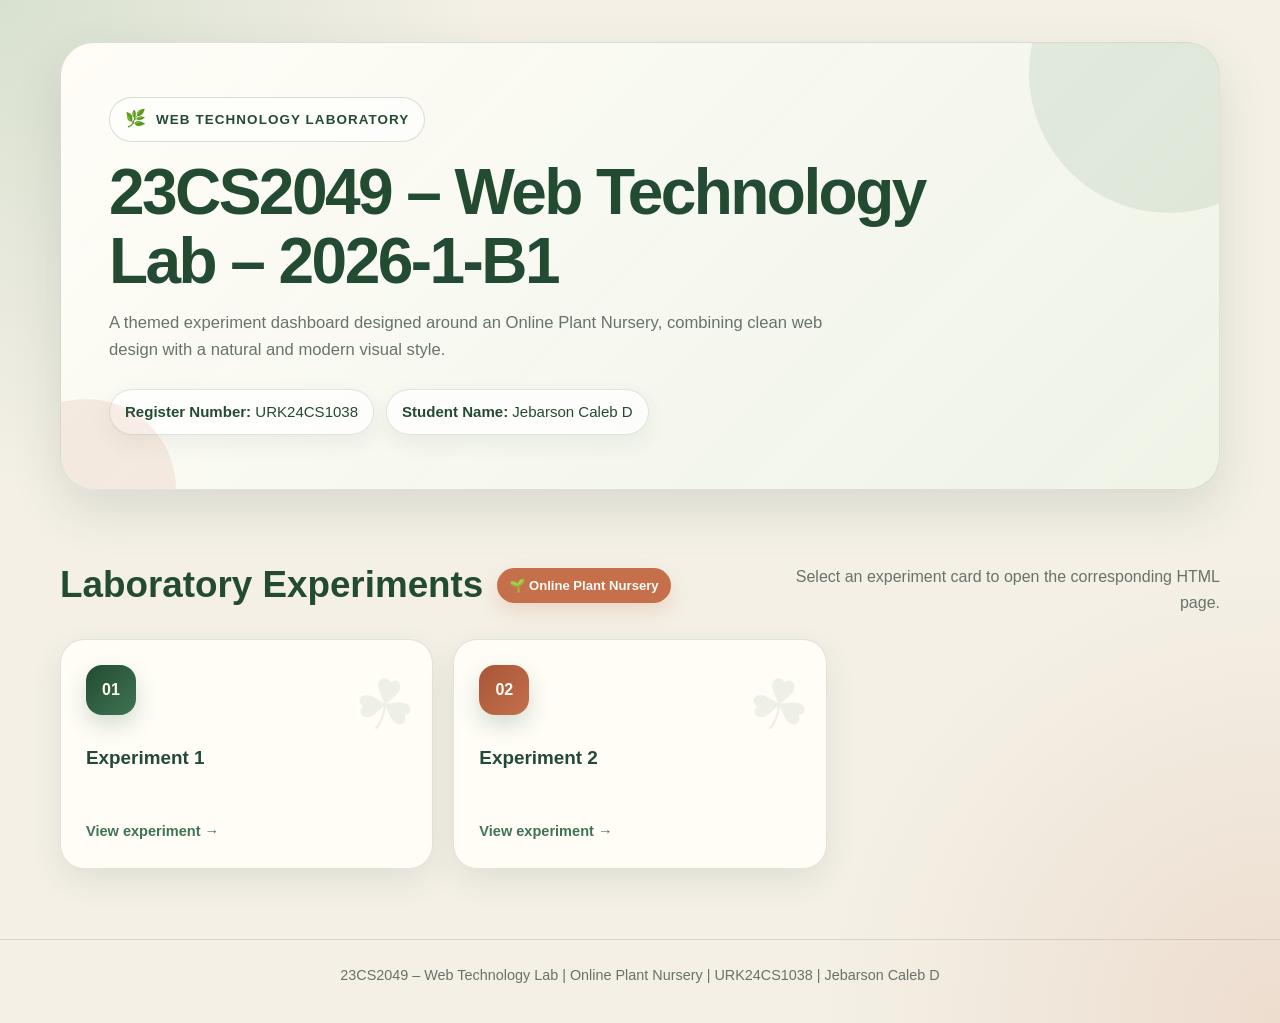
==== index.html @ 11530098 "exp2" ====
<!DOCTYPE html>
<html lang="en">
<head>
  <meta charset="UTF-8">
  <meta name="viewport" content="width=device-width, initial-scale=1.0">
  <meta name="description" content="Online Plant Nursery themed Web Technology Lab dashboard for URK24CS1038">
  <title>Online Plant Nursery | Web Technology Lab</title>

  <style>
    :root {
      --bg: #f4f0e6;
      --surface: #fffdf7;
      --surface-soft: #eef3e7;
      --green-dark: #234b32;
      --green: #3f7452;
      --green-light: #8fb996;
      --terracotta: #c56f4b;
      --gold: #d9b65f;
      --text: #243126;
      --muted: #68736a;
      --border: rgba(35, 75, 50, 0.14);
      --shadow: 0 20px 50px rgba(48, 72, 52, 0.13);
    }

    * {
      box-sizing: border-box;
      margin: 0;
      padding: 0;
    }

    html {
      scroll-behavior: smooth;
    }

    body {
      min-height: 100vh;
      font-family: "Segoe UI", Arial, Helvetica, sans-serif;
      color: var(--text);
      background:
        radial-gradient(circle at top left, rgba(143, 185, 150, 0.28), transparent 30%),
        radial-gradient(circle at bottom right, rgba(197, 111, 75, 0.15), transparent 28%),
        var(--bg);
      line-height: 1.6;
    }

    .container {
      width: min(1160px, 92%);
      margin: 0 auto;
    }

    header {
      padding: 42px 0 24px;
    }

    .hero {
      position: relative;
      overflow: hidden;
      padding: 54px 48px;
      border: 1px solid var(--border);
      border-radius: 34px;
      background:
        linear-gradient(135deg, rgba(255, 253, 247, 0.98), rgba(238, 243, 231, 0.96));
      box-shadow: var(--shadow);
    }

    .hero::before,
    .hero::after {
      content: "";
      position: absolute;
      border-radius: 50%;
      pointer-events: none;
    }

    .hero::before {
      width: 280px;
      height: 280px;
      right: -90px;
      top: -110px;
      background: rgba(63, 116, 82, 0.11);
    }

    .hero::after {
      width: 180px;
      height: 180px;
      left: -65px;
      bottom: -90px;
      background: rgba(197, 111, 75, 0.12);
    }

    .plant-mark {
      display: inline-flex;
      align-items: center;
      gap: 9px;
      margin-bottom: 16px;
      padding: 8px 15px;
      border: 1px solid rgba(63, 116, 82, 0.22);
      border-radius: 999px;
      color: var(--green-dark);
      background: rgba(255, 255, 255, 0.62);
      font-size: 0.84rem;
      font-weight: 800;
      letter-spacing: 0.08em;
      text-transform: uppercase;
    }

    .plant-mark span {
      font-size: 1.05rem;
    }

    h1 {
      max-width: 850px;
      margin-bottom: 14px;
      color: var(--green-dark);
      font-size: clamp(2.1rem, 5vw, 4.2rem);
      line-height: 1.08;
      letter-spacing: -0.04em;
    }

    .hero-subtitle {
      max-width: 730px;
      color: var(--muted);
      font-size: 1.04rem;
    }

    .student-details {
      display: flex;
      flex-wrap: wrap;
      gap: 12px;
      margin-top: 26px;
    }

    .detail-pill {
      padding: 10px 15px;
      border: 1px solid var(--border);
      border-radius: 999px;
      color: var(--green-dark);
      background: rgba(255, 255, 255, 0.72);
      font-size: 0.94rem;
      box-shadow: 0 8px 22px rgba(48, 72, 52, 0.07);
    }

    main {
      padding: 10px 0 70px;
    }

    .section-heading {
      display: flex;
      align-items: end;
      justify-content: space-between;
      gap: 22px;
      margin: 32px 0 24px;
    }

    .heading-group {
      display: flex;
      align-items: center;
      gap: 14px;
      flex-wrap: wrap;
    }

    .section-heading h2 {
      color: var(--green-dark);
      font-size: clamp(1.6rem, 3vw, 2.3rem);
    }

    .theme-badge {
      display: inline-flex;
      align-items: center;
      gap: 7px;
      padding: 7px 12px;
      border-radius: 999px;
      color: #fffdf7;
      background: var(--terracotta);
      font-size: 0.82rem;
      font-weight: 800;
      box-shadow: 0 8px 20px rgba(197, 111, 75, 0.2);
    }

    .section-heading p {
      max-width: 450px;
      color: var(--muted);
      text-align: right;
    }

    .experiment-grid {
      display: grid;
      grid-template-columns: repeat(3, minmax(0, 1fr));
      gap: 20px;
    }

    .experiment-card {
      position: relative;
      overflow: hidden;
      display: flex;
      flex-direction: column;
      min-height: 230px;
      padding: 25px;
      border: 1px solid var(--border);
      border-radius: 24px;
      color: inherit;
      text-decoration: none;
      background: rgba(255, 253, 247, 0.94);
      box-shadow: 0 12px 32px rgba(48, 72, 52, 0.09);
      transition:
        transform 180ms ease,
        box-shadow 180ms ease,
        border-color 180ms ease;
    }

    .experiment-card::after {
      content: "☘";
      position: absolute;
      right: 16px;
      top: 10px;
      color: rgba(63, 116, 82, 0.09);
      font-size: 4.4rem;
      transform: rotate(12deg);
      pointer-events: none;
    }

    .experiment-card:hover,
    .experiment-card:focus-visible {
      transform: translateY(-7px);
      border-color: rgba(63, 116, 82, 0.42);
      box-shadow: 0 20px 42px rgba(48, 72, 52, 0.16);
      outline: none;
    }

    .experiment-number {
      width: 50px;
      height: 50px;
      display: grid;
      place-items: center;
      margin-bottom: 28px;
      border-radius: 16px;
      color: #fffdf7;
      background: linear-gradient(135deg, var(--green-dark), var(--green));
      font-weight: 900;
      box-shadow: 0 10px 22px rgba(63, 116, 82, 0.22);
    }

    .experiment-card:nth-child(3n + 2) .experiment-number {
      background: linear-gradient(135deg, #a75638, var(--terracotta));
    }

    .experiment-card:nth-child(3n) .experiment-number {
      color: #3d3215;
      background: linear-gradient(135deg, #d4ab44, var(--gold));
    }

    .experiment-card h3 {
      margin-bottom: 8px;
      color: var(--green-dark);
      font-size: 1.18rem;
    }

    .open-label {
      margin-top: auto;
      padding-top: 20px;
      color: var(--green);
      font-size: 0.91rem;
      font-weight: 800;
    }

    .information {
      display: flex;
      align-items: flex-start;
      gap: 14px;
      margin-top: 30px;
      padding: 22px 24px;
      border: 1px solid var(--border);
      border-radius: 20px;
      color: var(--muted);
      background: rgba(238, 243, 231, 0.8);
    }

    .information-icon {
      font-size: 1.4rem;
      line-height: 1;
    }

    .information strong {
      color: var(--green-dark);
    }

    code {
      color: var(--terracotta);
      font-family: Consolas, Monaco, monospace;
      font-weight: 700;
    }

    footer {
      padding: 24px 0 36px;
      border-top: 1px solid var(--border);
      color: var(--muted);
      text-align: center;
      font-size: 0.9rem;
    }

    @media (max-width: 920px) {
      .experiment-grid {
        grid-template-columns: repeat(2, minmax(0, 1fr));
      }
    }

    @media (max-width: 680px) {
      header {
        padding-top: 24px;
      }

      .hero {
        padding: 34px 24px;
        border-radius: 26px;
      }

      .section-heading {
        align-items: flex-start;
        flex-direction: column;
      }

      .section-heading p {
        text-align: left;
      }

      .experiment-grid {
        grid-template-columns: 1fr;
      }

      .experiment-card {
        min-height: 205px;
      }
    }
  </style>
</head>

<body>
  <header>
    <div class="container">
      <section class="hero">
        <div class="plant-mark"><span>🌿</span> Web Technology Laboratory</div>

        <h1>23CS2049 – Web Technology Lab – 2026-1-B1</h1>

        <p class="hero-subtitle">
          A themed experiment dashboard designed around an Online Plant Nursery,
          combining clean web design with a natural and modern visual style.
        </p>

        <div class="student-details">
          <span class="detail-pill"><strong>Register Number:</strong> URK24CS1038</span>
          <span class="detail-pill"><strong>Student Name:</strong> Jebarson Caleb D</span>
        </div>
      </section>
    </div>
  </header>

  <main class="container">
    <div class="section-heading">
      <div class="heading-group">
        <h2>Laboratory Experiments</h2>
        <span class="theme-badge">🌱 Online Plant Nursery</span>
      </div>

      <p>Select an experiment card to open the corresponding HTML page.</p>
    </div>

    <section class="experiment-grid" aria-label="Web Technology laboratory experiments">

      <a class="experiment-card" href="experiment/exp1.html">
        <span class="experiment-number">01</span>
        <h3>Experiment 1</h3>
        <span class="open-label">View experiment →</span>
      </a>

      <a class="experiment-card" href="experiment/exp2.html">
        <span class="experiment-number">02</span>
        <h3>Experiment 2</h3>
        <span class="open-label">View experiment →</span>
      </a>

    </section>
  </main>

  <footer>
    <div class="container">
      23CS2049 – Web Technology Lab | Online Plant Nursery | URK24CS1038 | Jebarson Caleb D
    </div>
  </footer>
</body>
</html>
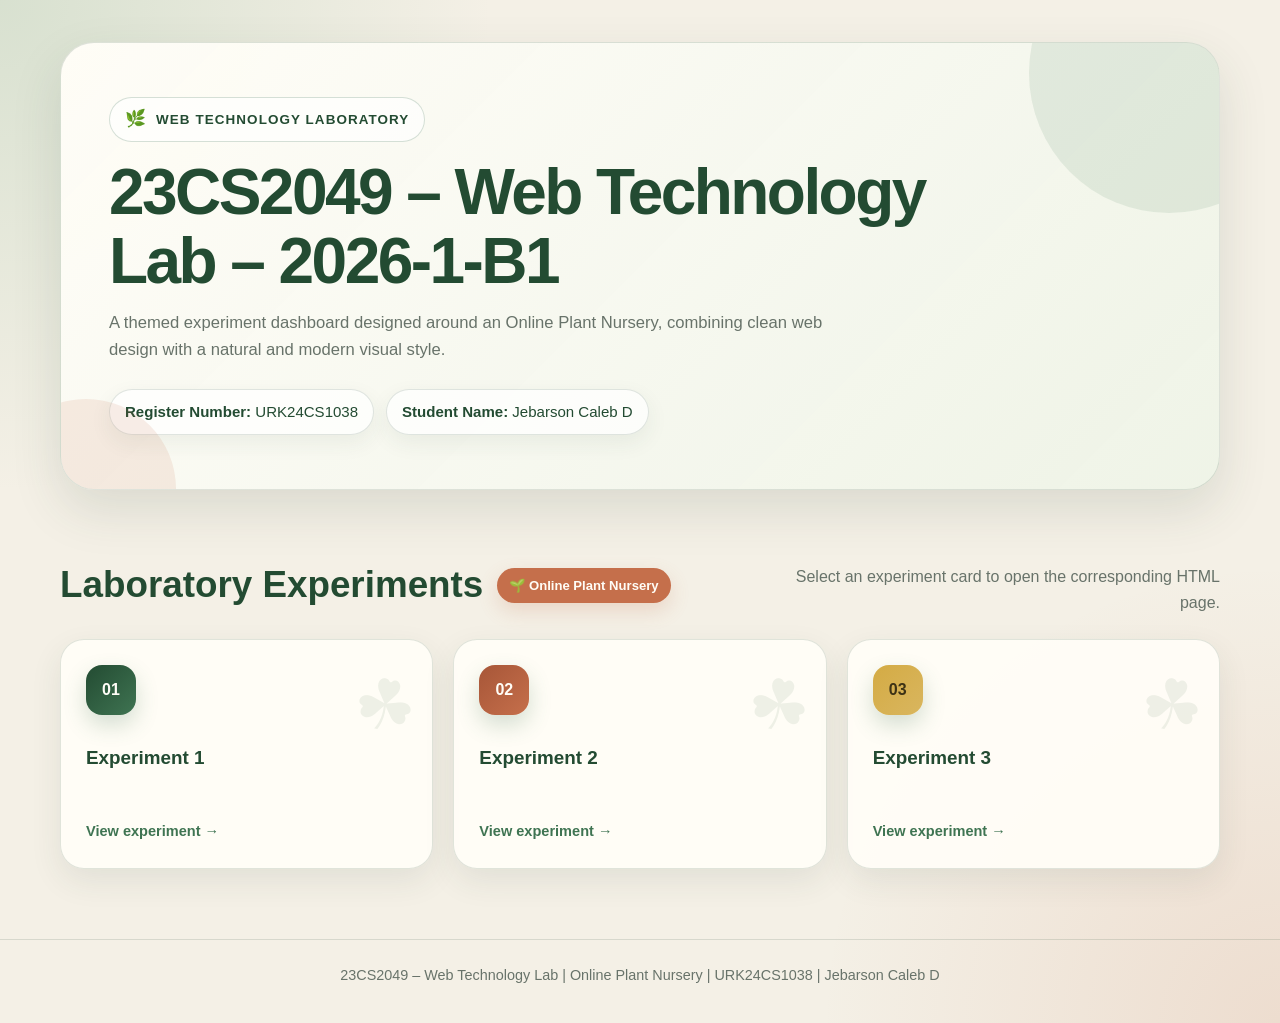
==== commit df43f6e3: "exp3 with updated index.html and exp3.html addition for reactive website using meta viewport" ====
--- a/index.html
+++ b/index.html
@@ -378,6 +378,12 @@
         <span class="open-label">View experiment →</span>
       </a>
 
+      <a class="experiment-card" href="experiment/exp3.html">
+        <span class="experiment-number">03</span>
+        <h3>Experiment 3</h3>
+        <span class="open-label">View experiment →</span>
+      </a>
+
     </section>
   </main>
 
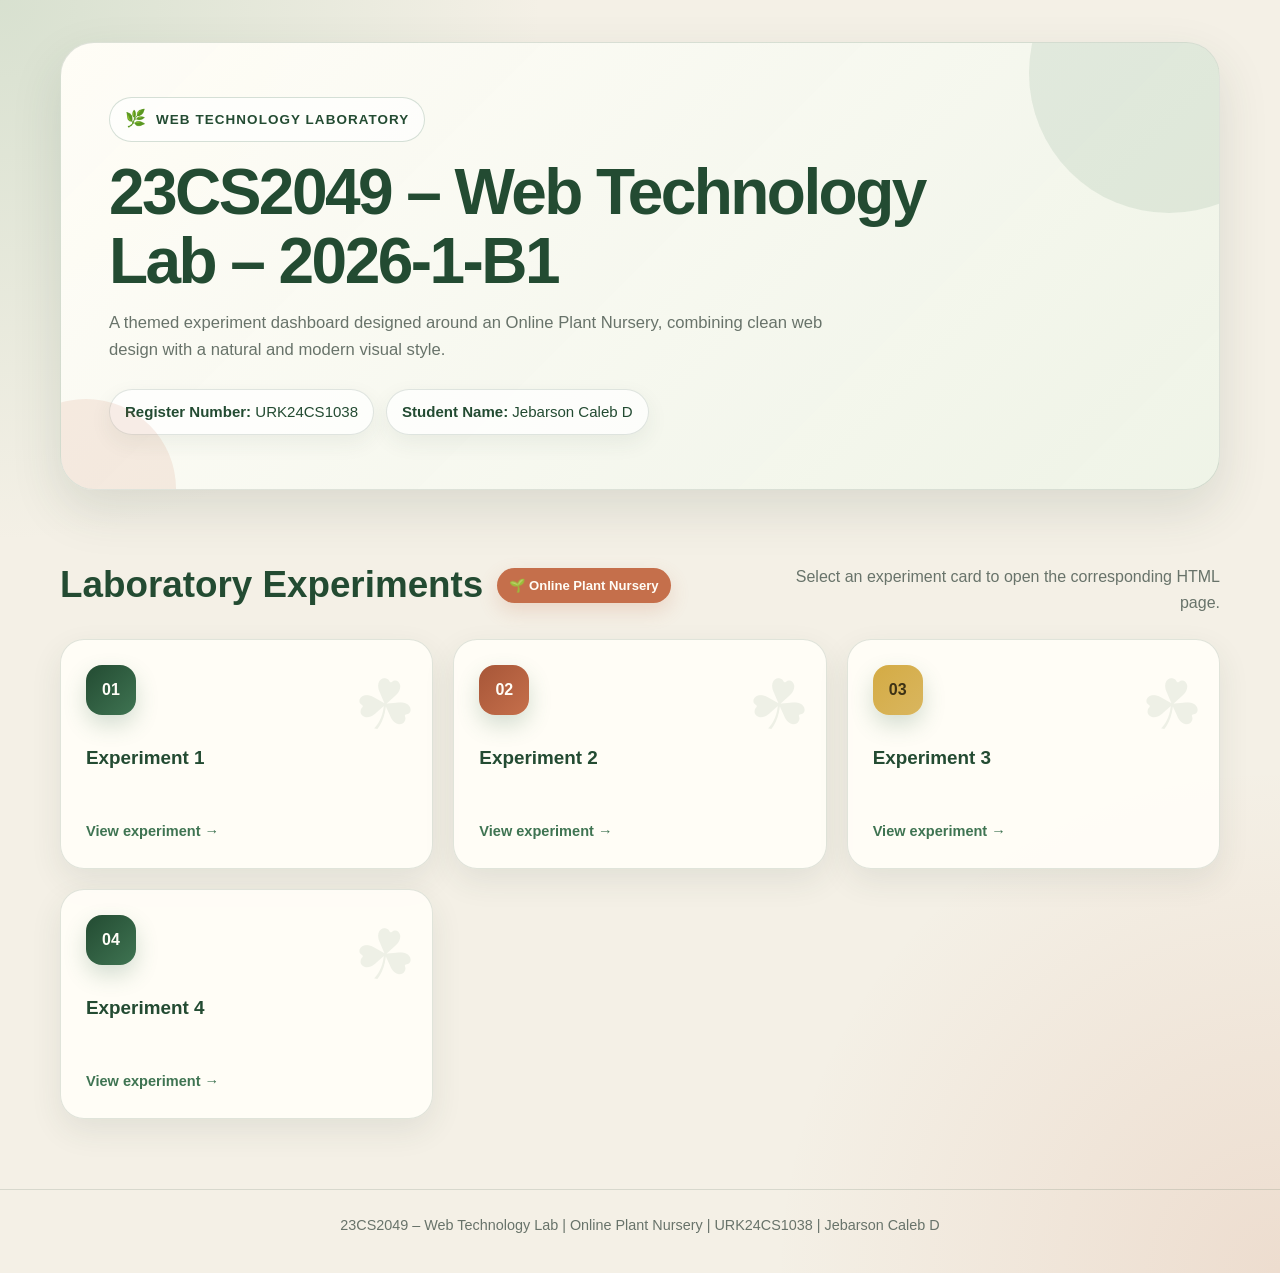
==== commit 2dd8514d: "Add Experiment 4 card to experiment index" ====
--- a/index.html
+++ b/index.html
@@ -384,6 +384,12 @@
         <span class="open-label">View experiment →</span>
       </a>
 
+      <a class="experiment-card" href="experiment/exp4.html">
+        <span class="experiment-number">04</span>
+        <h3>Experiment 4</h3>
+        <span class="open-label">View experiment →</span>
+      </a>
+
     </section>
   </main>
 
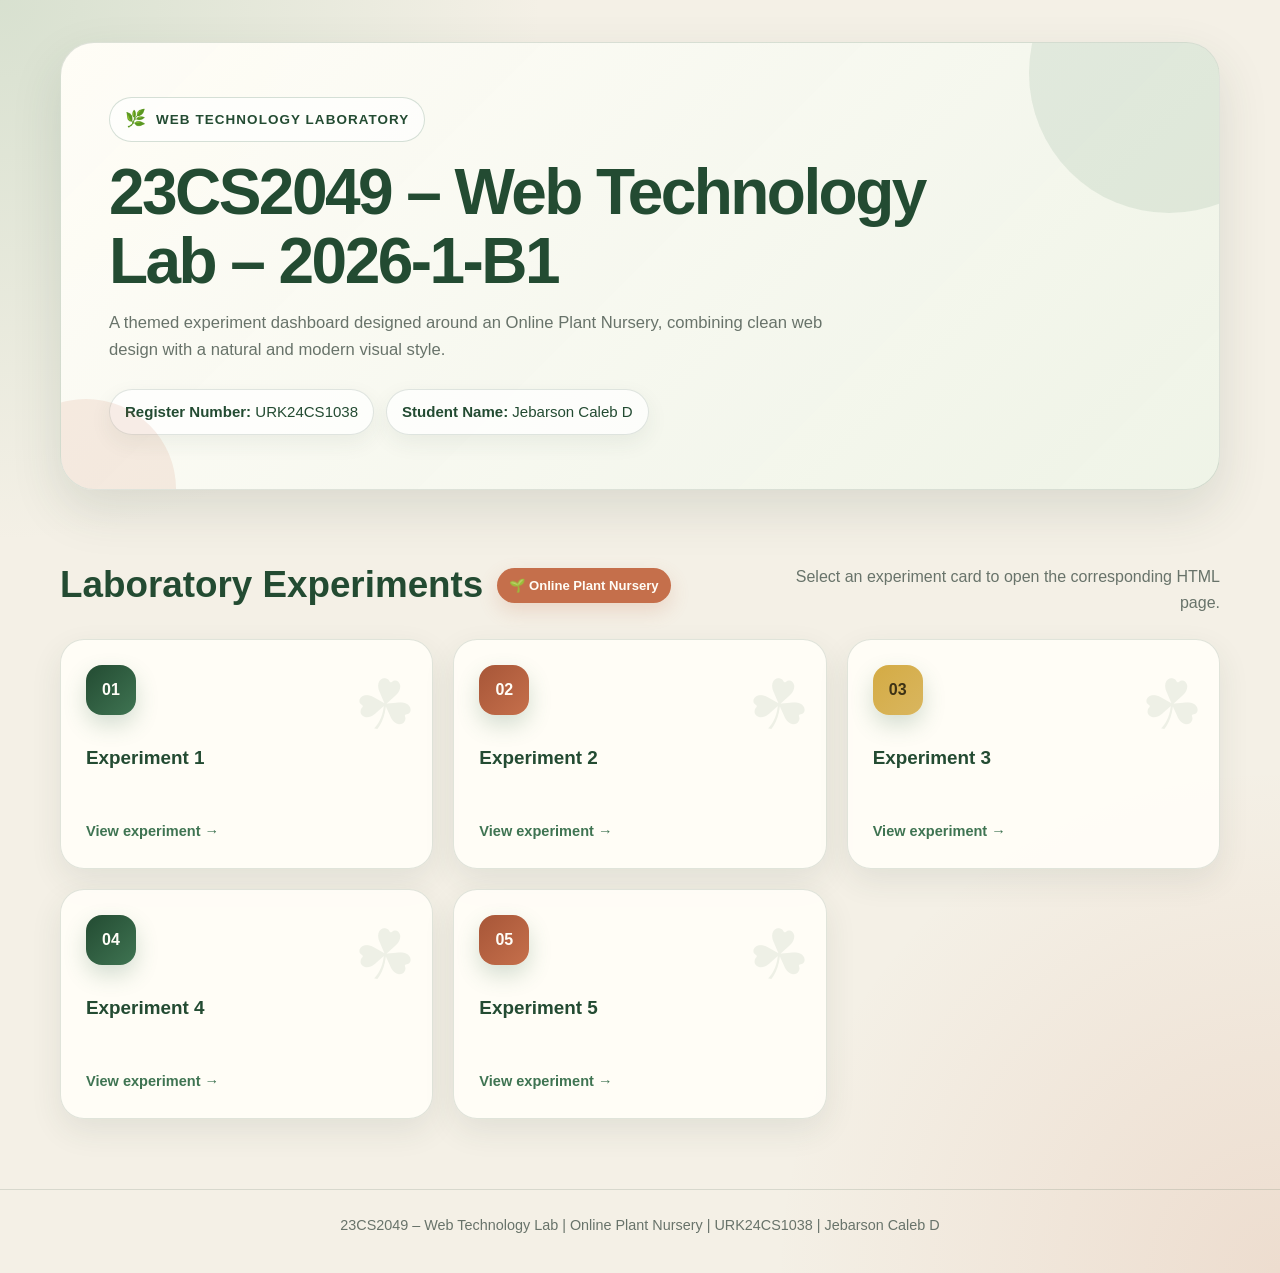
==== commit 15293859: "exp5 basic login form validation using JavaScript" ====
--- a/index.html
+++ b/index.html
@@ -390,6 +390,12 @@
         <span class="open-label">View experiment →</span>
       </a>
 
+      <a class="experiment-card" href="experiment/exp5.html">
+        <span class="experiment-number">05</span>
+        <h3>Experiment 5</h3>
+        <span class="open-label">View experiment →</span>
+      </a>
+
     </section>
   </main>
 
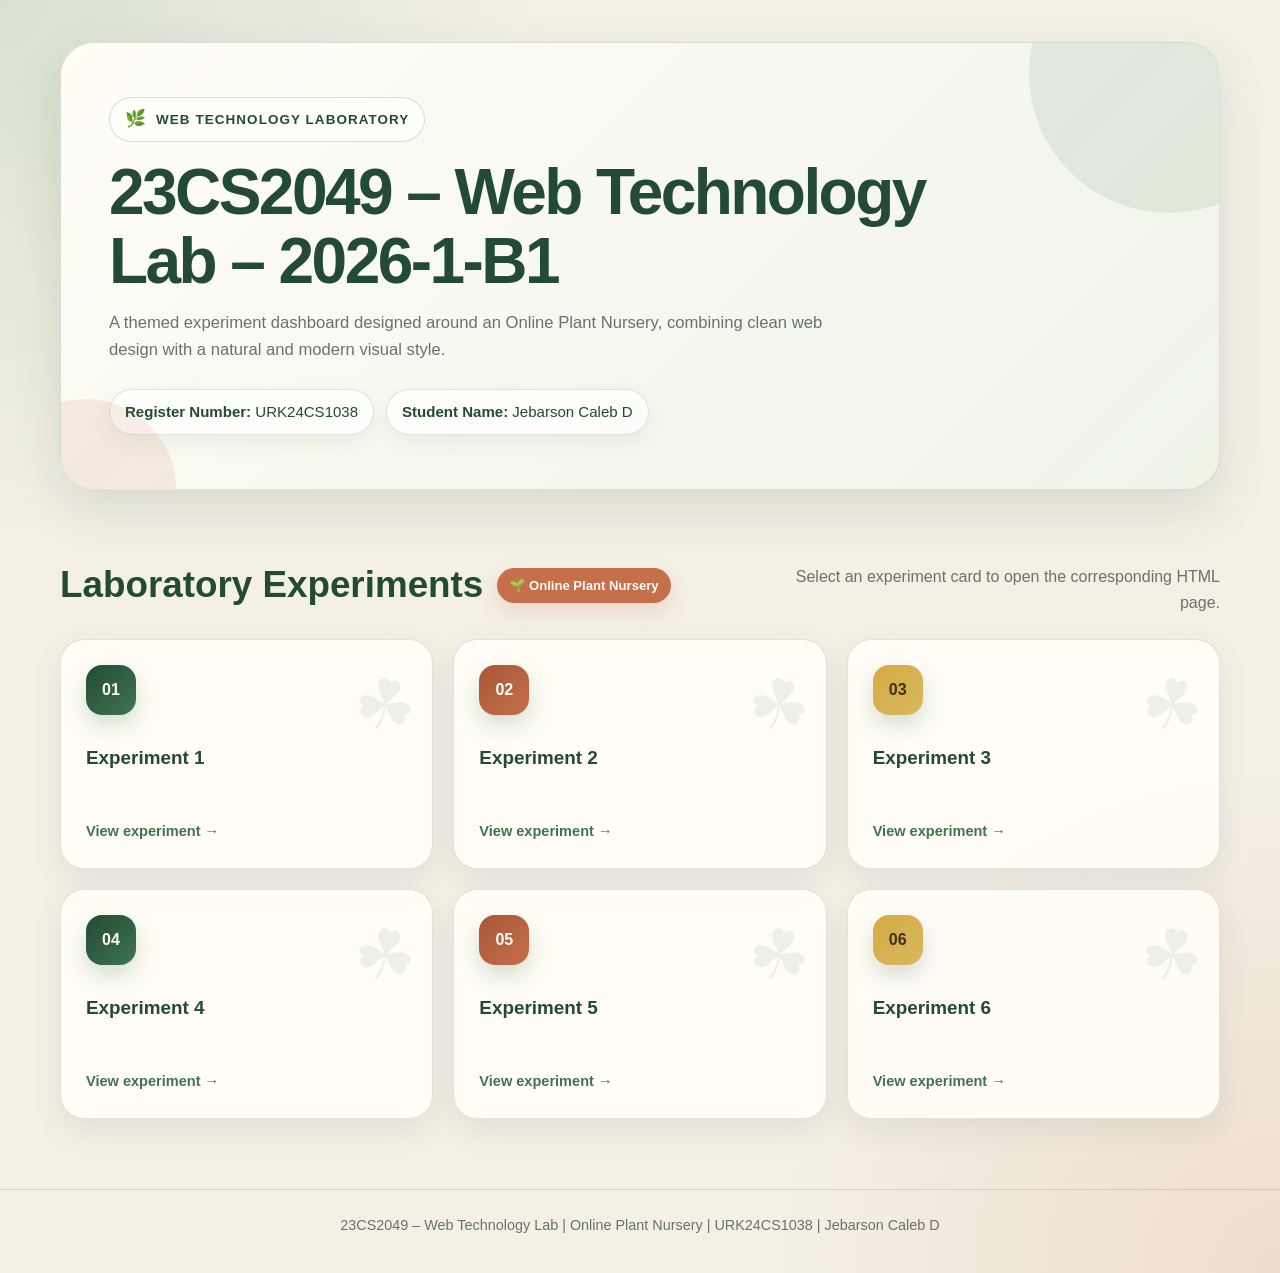
==== commit a3092d93: "exp6 task tracker web app built with JavaScript functions" ====
--- a/index.html
+++ b/index.html
@@ -396,6 +396,12 @@
         <span class="open-label">View experiment →</span>
       </a>
 
+      <a class="experiment-card" href="experiment/exp6.html">
+        <span class="experiment-number">06</span>
+        <h3>Experiment 6</h3>
+        <span class="open-label">View experiment →</span>
+      </a>
+
     </section>
   </main>
 
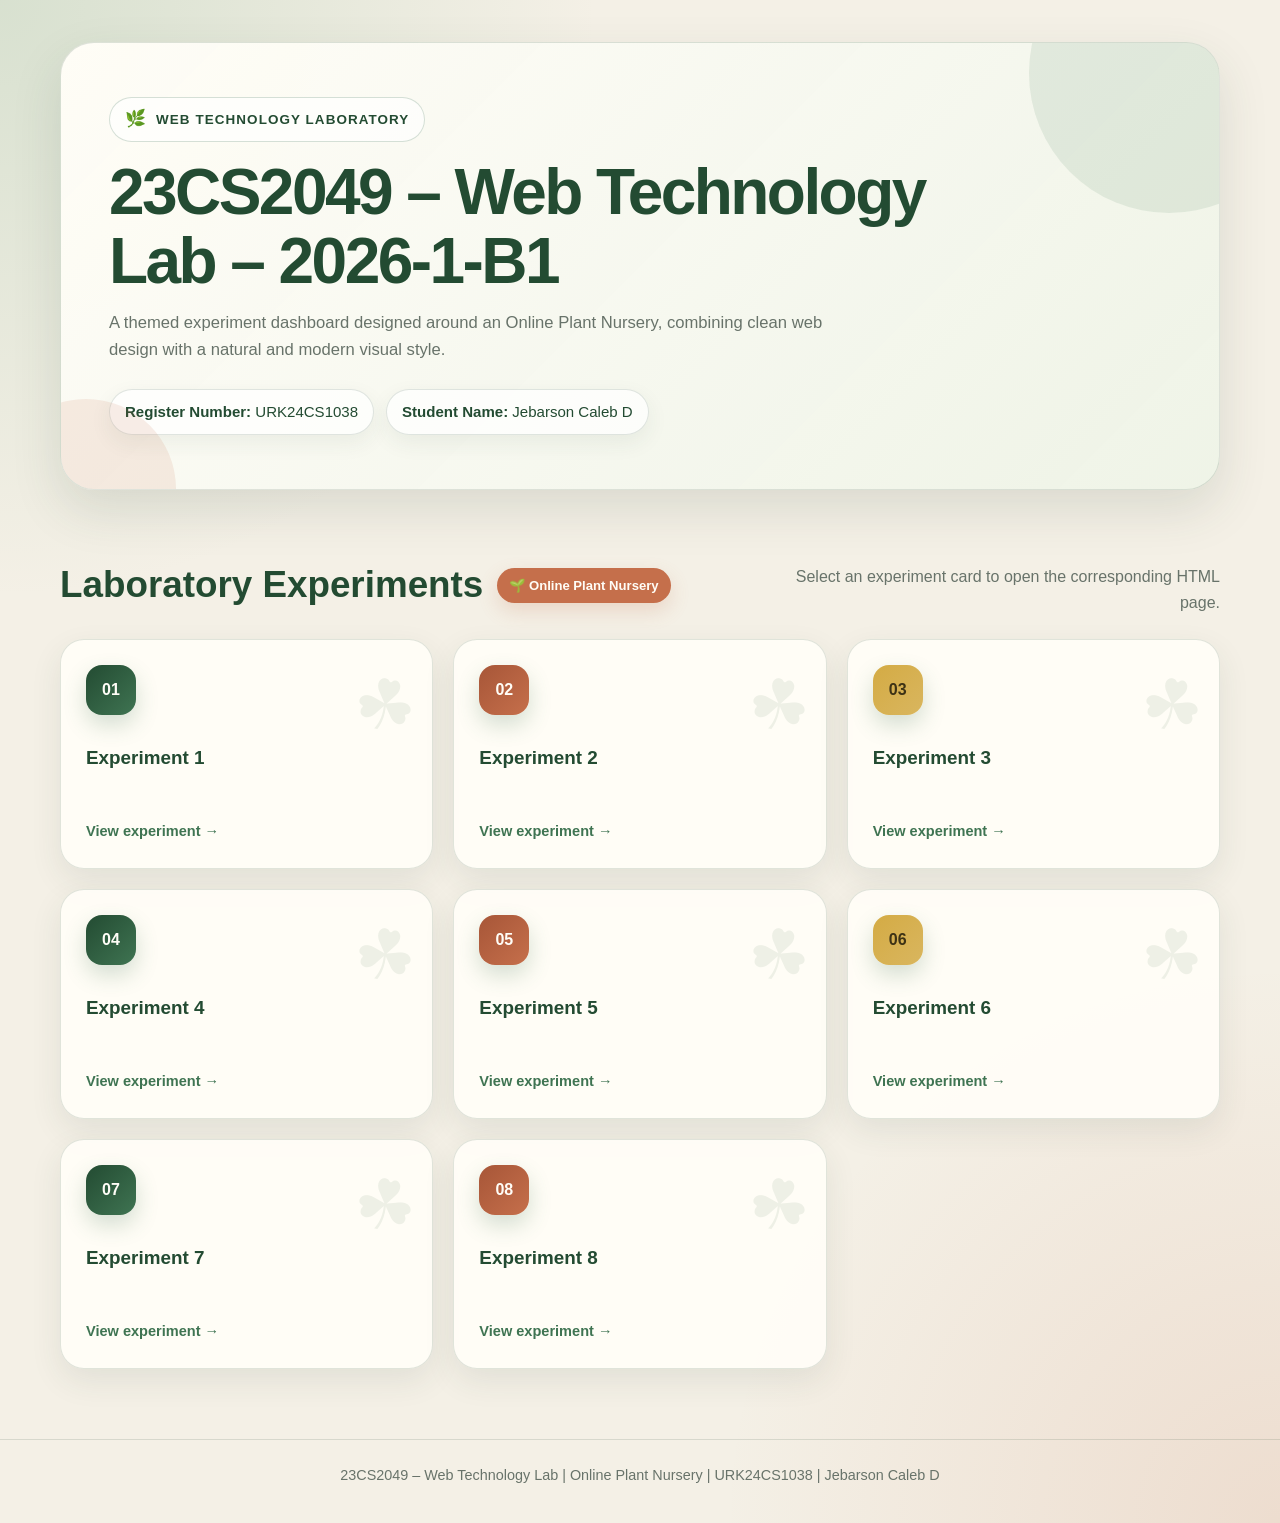
==== commit 60950bed: "exp7 and exp8 F1 2025 telemetry web app" ====
--- a/index.html
+++ b/index.html
@@ -402,6 +402,18 @@
         <span class="open-label">View experiment →</span>
       </a>
 
+      <a class="experiment-card" href="experiment/exp7/index.html">
+        <span class="experiment-number">07</span>
+        <h3>Experiment 7</h3>
+        <span class="open-label">View experiment →</span>
+      </a>
+
+      <a class="experiment-card" href="experiment/exp7/index.html">
+        <span class="experiment-number">08</span>
+        <h3>Experiment 8</h3>
+        <span class="open-label">View experiment →</span>
+      </a>
+
     </section>
   </main>
 
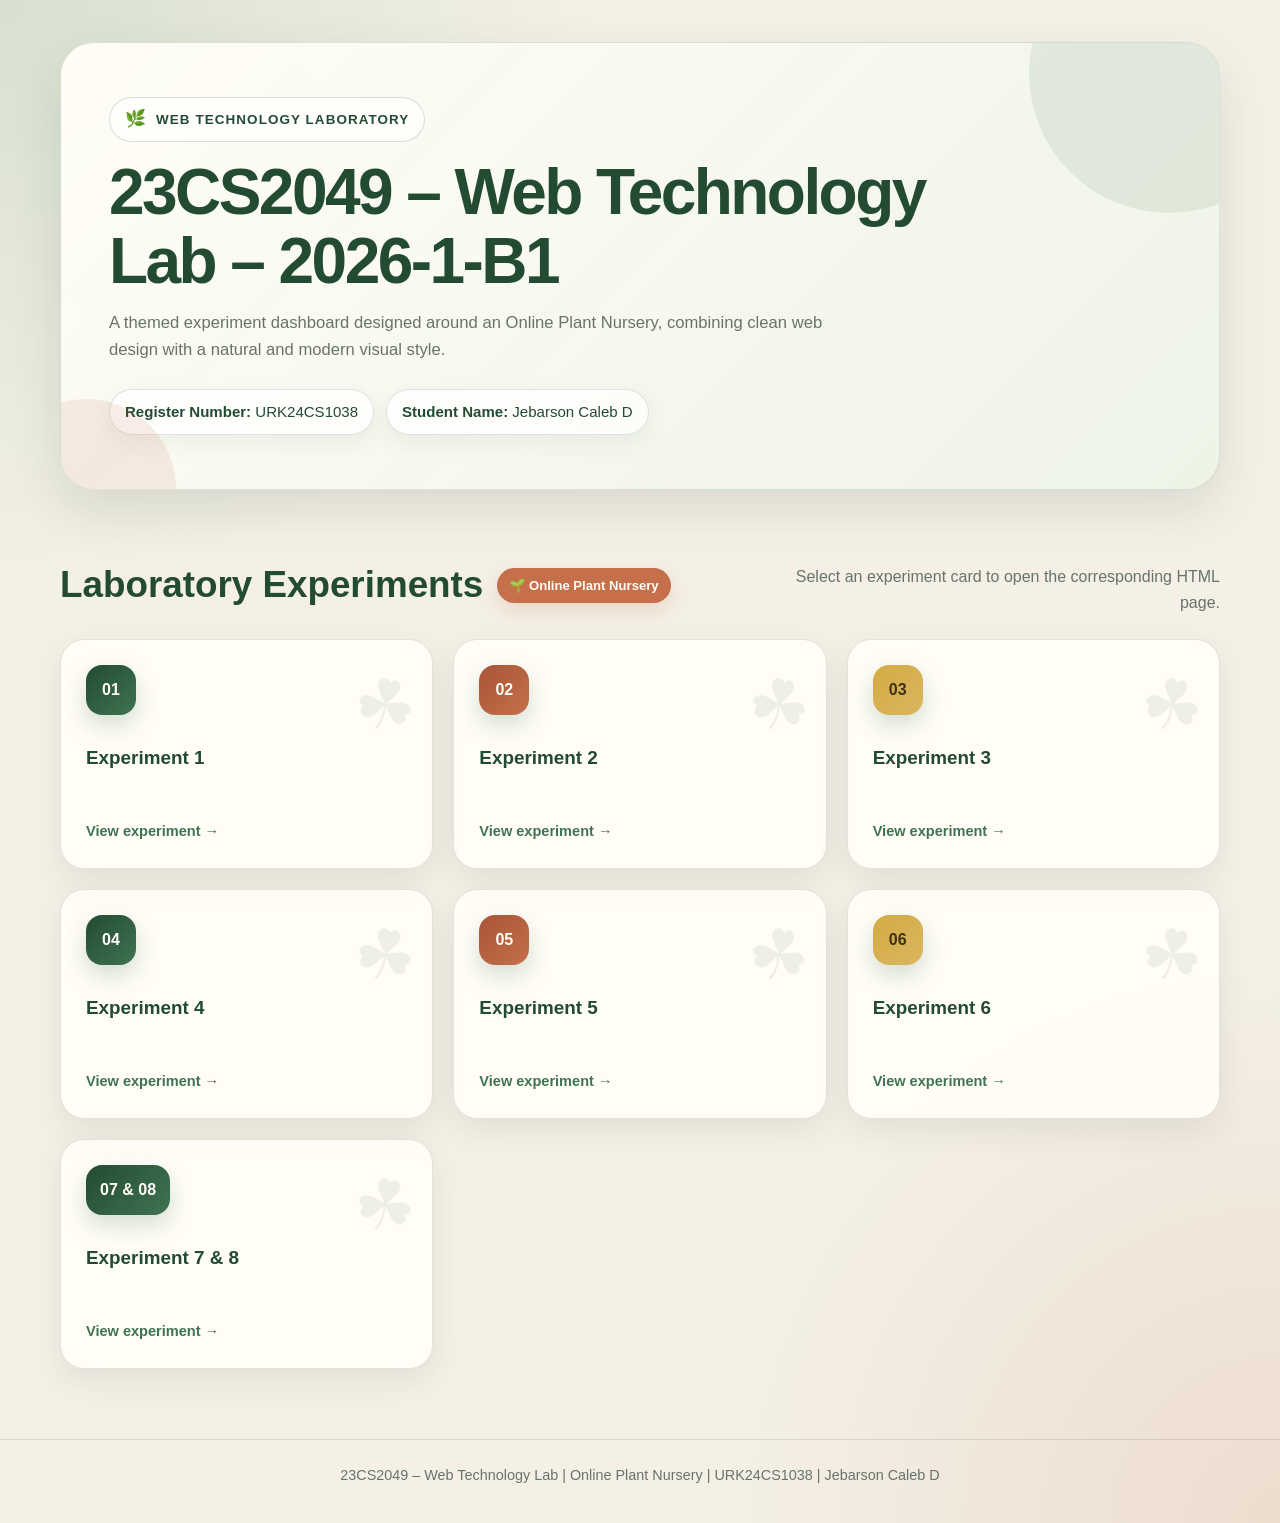
==== commit 314be8ae: "Combine Experiment 7 & 8 into one card" ====
--- a/index.html
+++ b/index.html
@@ -239,6 +239,12 @@
       box-shadow: 0 10px 22px rgba(63, 116, 82, 0.22);
     }
 
+    .experiment-number.wide {
+      width: auto;
+      padding: 0 14px;
+      align-self: flex-start;
+    }
+
     .experiment-card:nth-child(3n + 2) .experiment-number {
       background: linear-gradient(135deg, #a75638, var(--terracotta));
     }
@@ -403,14 +409,8 @@
       </a>
 
       <a class="experiment-card" href="experiment/exp7/index.html">
-        <span class="experiment-number">07</span>
-        <h3>Experiment 7</h3>
-        <span class="open-label">View experiment →</span>
-      </a>
-
-      <a class="experiment-card" href="experiment/exp7/index.html">
-        <span class="experiment-number">08</span>
-        <h3>Experiment 8</h3>
+        <span class="experiment-number wide">07 & 08</span>
+        <h3>Experiment 7 & 8</h3>
         <span class="open-label">View experiment →</span>
       </a>
 
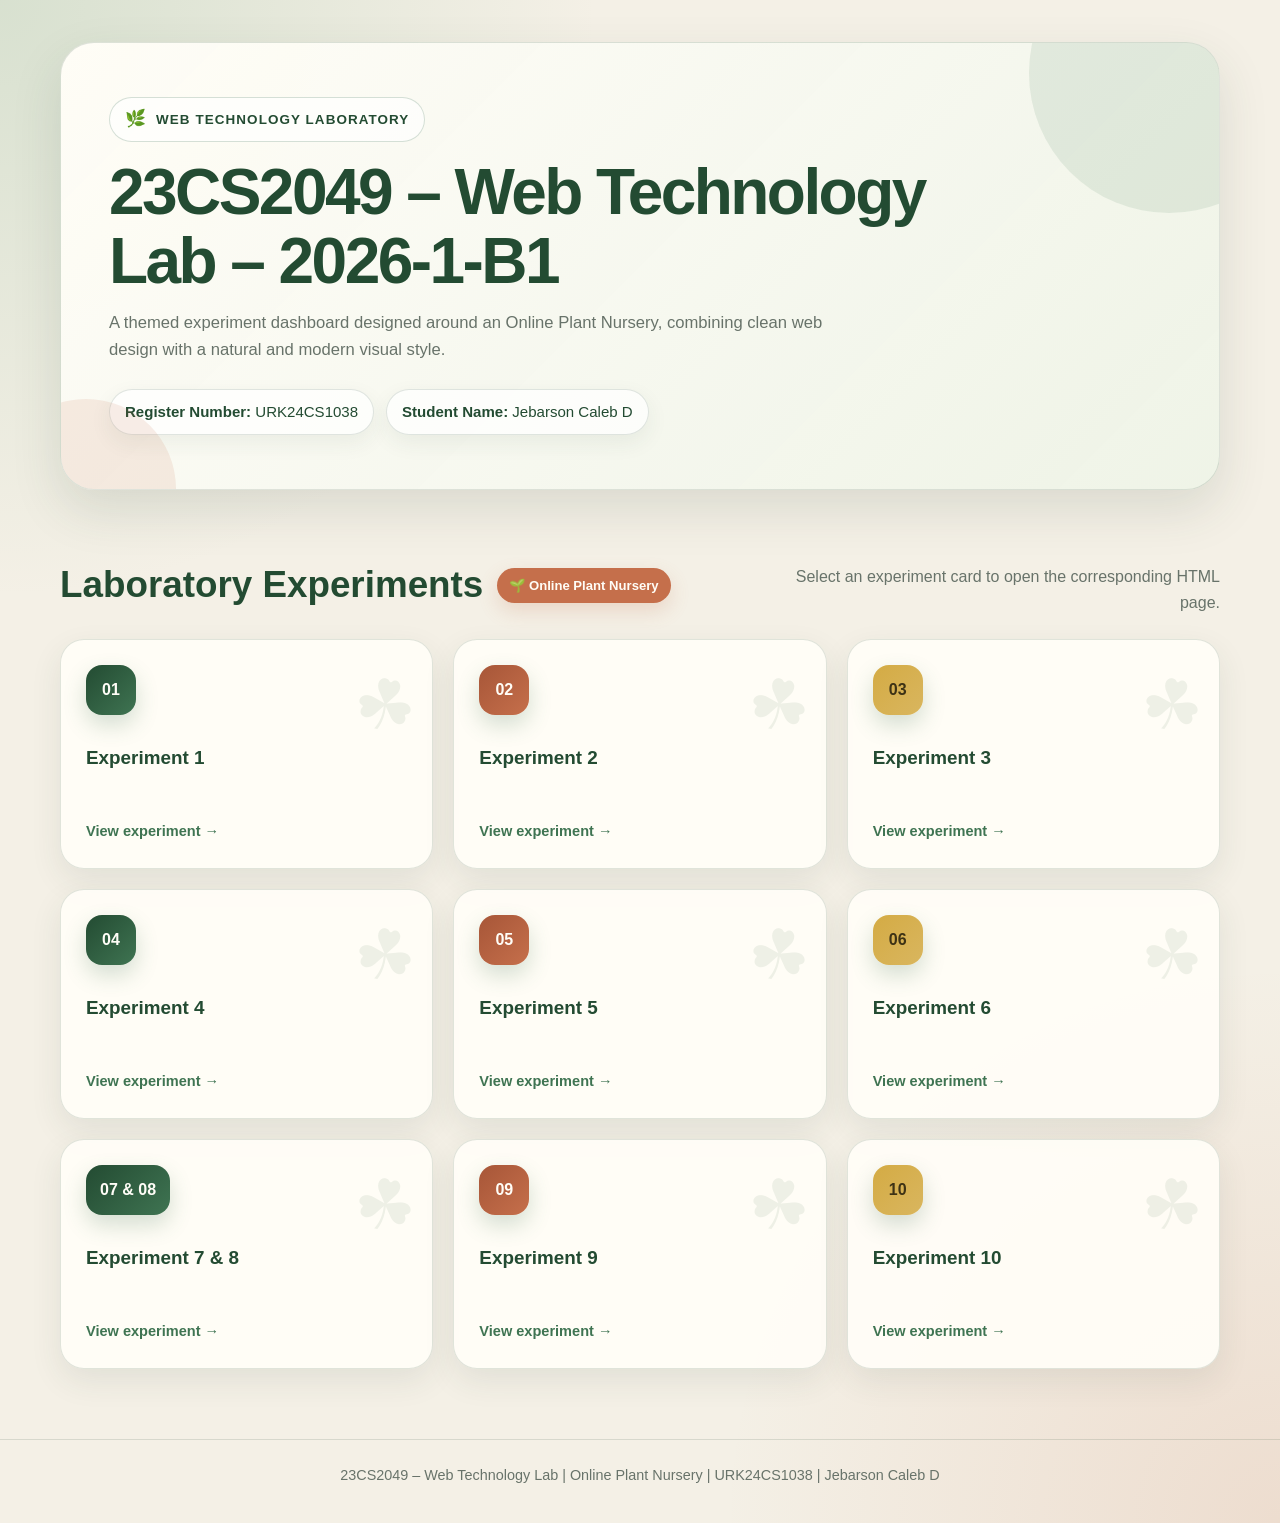
==== commit 0070db0b: "exp9 ReactJS modern UI dashboard and exp10 MongoDB shell commands" ====
--- a/index.html
+++ b/index.html
@@ -414,6 +414,18 @@
         <span class="open-label">View experiment →</span>
       </a>
 
+      <a class="experiment-card" href="experiment/exp9.html">
+        <span class="experiment-number">09</span>
+        <h3>Experiment 9</h3>
+        <span class="open-label">View experiment →</span>
+      </a>
+
+      <a class="experiment-card" href="experiment/exp10/index.html">
+        <span class="experiment-number">10</span>
+        <h3>Experiment 10</h3>
+        <span class="open-label">View experiment →</span>
+      </a>
+
     </section>
   </main>
 
